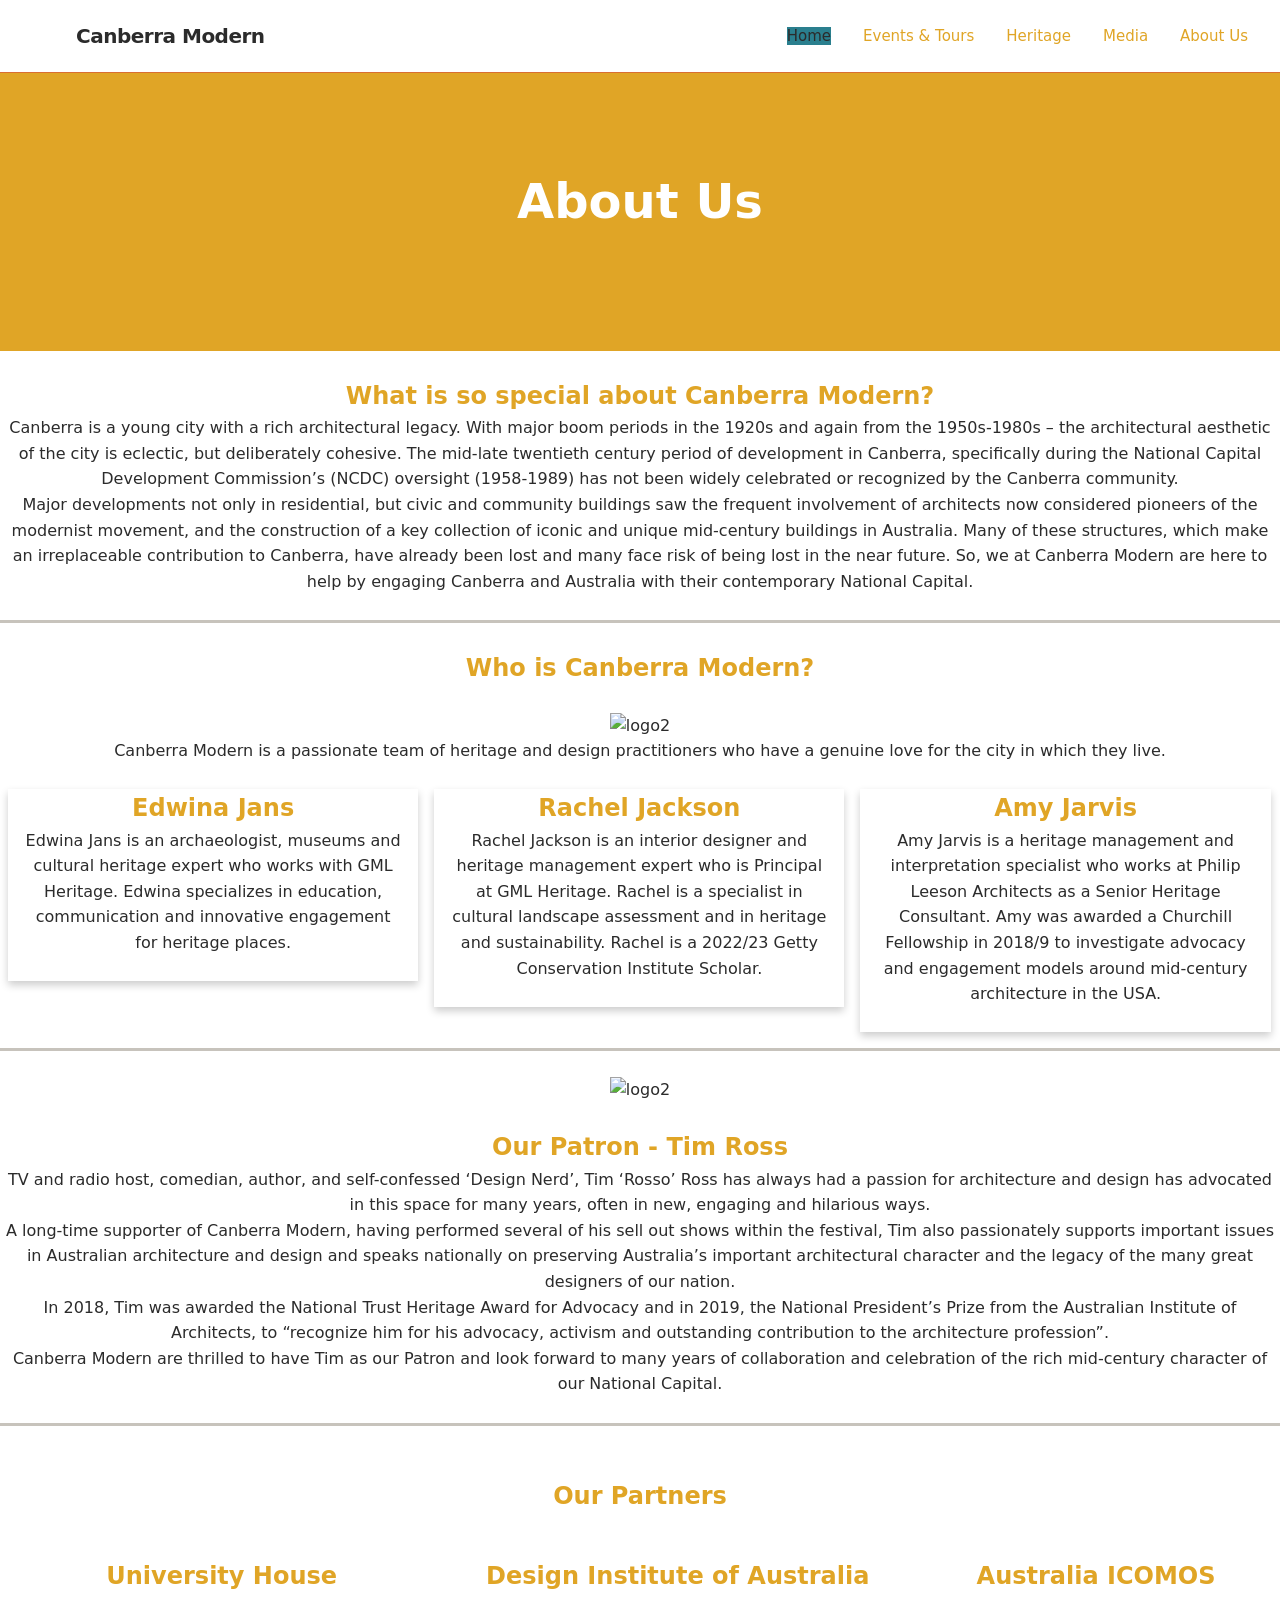
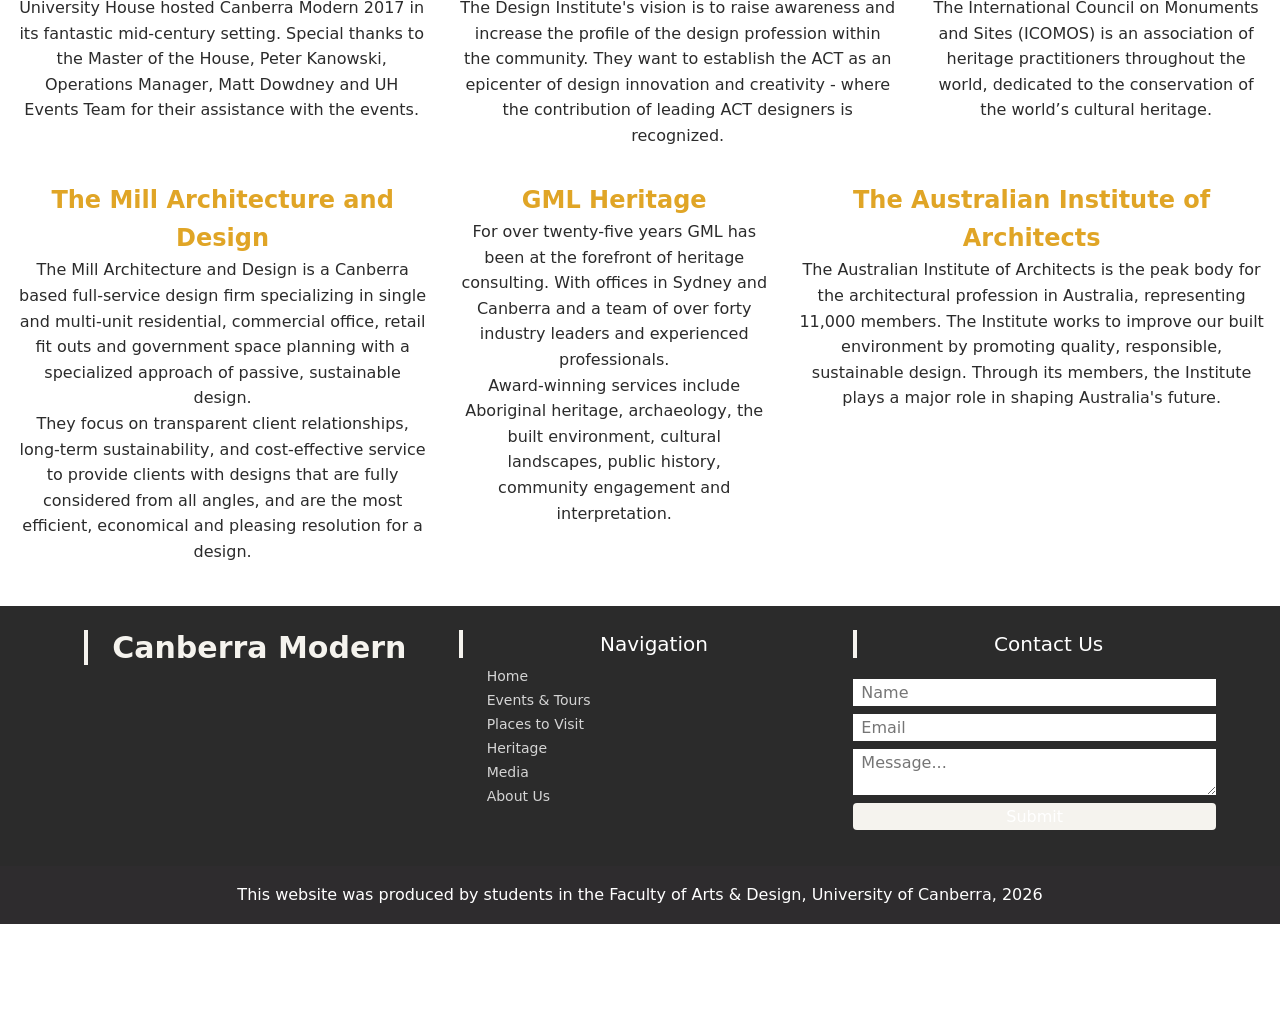
==== AboutUs.html @ e906f302 "Update AboutUs.html" ====
<!DOCTYPE html>
<html lang="en">

<head>
  <!-- Meta -->
  <meta charset="UTF-8">
  <meta
    name="viewport"
    content="width=device-width, initial-scale=1.0"
  >

  <meta
    name="description"
    content="Responsive website assessment project"
  >

  <title>Canberra ModernResponsive Website</title>

  <!-- CSS -->
  <link
    rel="stylesheet"
    href="assets/css/styles.css"
  >
<body>
</body>
<nav class="navbar" id="navbar">
  <div class="nav-container">
    <a href="#" class="nav-logo">
      <svg class="logo-icon" viewBox="0 0 24 24" 

           
      </svg>
      <span class="logo-text">Canberra Modern</span>
    </a>

    <button class="hamburger" id="hamburger" aria-label="Toggle menu">
      <span class="hamburger-line"></span>
      <span class="hamburger-line"></span>
      <span class="hamburger-line"></span>
    </button>

    <div class="nav-menu" id="navMenu">
      <ul class="nav-list">
        <li class="nav-item">
          <a href="index.html" class="nav-link active">Home</a>
        </li>
        <li class="nav-item">
          <a href="Events.html" class="nav-link">Events & Tours</a>
        </li>
        <li class="nav-item">
          <a href="Heritage.html" class="nav-link">Heritage</a>
        </li>
        <li class="nav-item">
          <a href="Media.html" class="nav-link">Media</a>
        </li>
        <li class="nav-item">
          <a href="#" class="nav-link">About Us</a>
        </li>
      </ul>

    </div>
  </div>
  </div>
</nav>
</main>
<br>
<br>

<body>
  <header>
    <h1>About Us</h1>
  </header>
  </div>
</body>



<body2>
  <br>
  <h2>What is so special about Canberra Modern?</h2>
  <p>Canberra is a young city with a rich architectural legacy. With major boom periods in the 1920s and again from the 1950s-1980s – the architectural aesthetic of the city is eclectic, but deliberately cohesive.  The mid-late twentieth century period of development in Canberra, specifically during the National Capital Development Commission’s (NCDC) oversight (1958-1989) has not been widely celebrated or recognized by the Canberra community.<br>Major developments not only in residential, but civic and community buildings saw the frequent involvement of architects now considered pioneers of the modernist movement, and the construction of a key collection of iconic and unique mid-century buildings in Australia.  Many of these structures, which make an irreplaceable contribution to Canberra, have already been lost and many face risk of being lost in the near future.  So, we at Canberra Modern are here to help by engaging Canberra and Australia with their contemporary National Capital. 

  </p>
  <br>


<body>
<hr class="solid">
</body>
  

  <body2>
  <br>
  <h2>Who is Canberra Modern?</h2>
<body>
  <br>
  <img src="img_logo2.jpg" alt="logo2" class="responsive" width="300" height="200">

</body>
  <p>Canberra Modern is a passionate team of heritage and design practitioners who have a genuine love for the city in which they live.</p>
  <br>
  
    
   
</style>
</head5>
<body>

<div class="row">
  <div class="column">
    <div class="card">
      <div class="container">
        <h2>Edwina Jans</h2>
        <p>Edwina Jans is an archaeologist, museums and cultural heritage expert who works with GML Heritage. Edwina specializes in education, communication and innovative engagement for heritage places.  </p><br>
      </div>
    </div>
  </div>


    <div class="column">
    <div class="card">
      <div class="container">
        <h2>Rachel Jackson</h2>
        <p>Rachel Jackson is an interior designer and heritage management expert who is Principal at GML Heritage. Rachel is a specialist in cultural landscape assessment and in heritage and sustainability. Rachel is a 2022/23 Getty Conservation Institute Scholar.</p><br>
      </div>
    </div>
  </div>
  
  <div class="column">
    <div class="card">
      <div class="container">
        <h2>Amy Jarvis</h2>
        <p>Amy Jarvis is a heritage management and interpretation specialist who works at Philip Leeson Architects as a Senior Heritage Consultant. Amy was awarded a Churchill Fellowship in 2018/9 to investigate advocacy and engagement models around mid-century architecture in the USA. </p><br>
      </div>
    </div>
  </div>
</div>


<body>
<hr class="solid">
</body>
  <br>
  
<div>  

 <img src="/img/logo2.png" alt="logo2" class="responsive" width="400" height="400">
  </div>
<body2>
    <h2>Our Patron - Tim Ross</h2>
  <p1>TV and radio host, comedian, author, and self-confessed ‘Design Nerd’, Tim ‘Rosso’ Ross has always had a passion for architecture and design has advocated in this space for many years, often in new, engaging and hilarious ways.<br>A long-time supporter of Canberra Modern, having performed several of his sell out shows within the festival, Tim also passionately supports important issues in Australian architecture and design and speaks nationally on preserving Australia’s important architectural character and the legacy of the many great designers of our nation.<br>In 2018, Tim was awarded the National Trust Heritage Award for Advocacy and in 2019, the National President’s Prize from the Australian Institute of Architects, to “recognize him for his advocacy, activism and outstanding contribution to the architecture profession”.<br>Canberra Modern are thrilled to have Tim as our Patron and look forward to many years of collaboration and celebration of the rich mid-century character of our National Capital.</p1>
  <br>
<div>   
<div>  
  
  <body2>
<hr class="solid">
</body2>
  <br>
  </style>

  </head8>
<body2>
<h2>Our Partners</h2><br>
<div class="col-container">
  <div class="col">
    <h2>University House</h2>
    <p1>University House hosted Canberra Modern 2017 in its fantastic mid-century setting. Special thanks to the Master of the House, Peter Kanowski, Operations Manager, Matt Dowdney and UH Events Team for their assistance with the events.  </p1>
  </div>

  <div class="col">
    <h2>Design Institute of Australia</h2>
    <p>The Design Institute's vision is to raise awareness and increase the profile of the design profession within the community. They want to establish the ACT as an epicenter of design innovation and creativity - where the contribution of leading ACT designers is recognized. </p>
  </div>

  <div class="col">
    <h2>Australia ICOMOS</h2>
    <p>The International Council on Monuments and Sites (ICOMOS) is an association of heritage practitioners throughout the world, dedicated to the conservation of the world’s cultural heritage.</p>
  </div>
</div>

<div class="col-container">
  <div class="col">
    <h2>The Mill Architecture and Design</h2>
    <p>The Mill Architecture and Design is a Canberra based full-service design firm specializing in single and multi-unit residential, commercial office, retail fit outs and government space planning with a specialized approach of passive, sustainable design.<br>They focus on transparent client relationships, long-term sustainability, and cost-effective service to provide clients with designs that are fully considered from all angles, and are the most efficient, economical and pleasing resolution for a design. </p>
  </div>

  <div class="col">
    <h2>GML Heritage</h2>
    <p>For over twenty-five years GML has been at the forefront of heritage consulting. With offices in Sydney and Canberra and a team of over forty industry leaders and experienced professionals.<br>Award-winning services include Aboriginal heritage, archaeology, the built environment, cultural landscapes, public history, community engagement and interpretation. </p>
  </div>

  <div class="col">
    <h2>The Australian Institute of Architects</h2>
    <p>The Australian Institute of Architects is the peak body for the architectural profession in Australia, representing 11,000 members. The Institute works to improve our built environment by promoting quality, responsible, sustainable design. Through its members, the Institute plays a major role in shaping Australia's future.</p>
  </div>
</div>
<br>

    
  <!-- =========================
       FOOTER
  ========================== -->

  <body>
    <footer>
        <div class="f-item-con">
            <div class="app-info">
                <span class='app-name'>
                    <span class='app-initial'>Canberra Modern

            </div>
            <div class="navigation">
                <div class="footer-title">Navigation</div>
                <ul>
                    <li>Home</li>
                    <li>Events & Tours</li>
                    <li>Places to Visit</li>
                    <li>Heritage</li>
                    <li>Media</li>
                    <li>About Us</li>
             
                </ul>
            </div>
            <div class="g-i-t">
                <div class="footer-title">Contact Us</div>
                <form action="/" method="post" class="space-y-2">
                    <input type="text" name="g-name" class="g-inp" id="g-name" placeholder='Name' />
                    <input type="email" name="g-email" class="g-inp" id="g-email" placeholder='Email' />
                    <textarea type="text" name="g-msg" class="g-inp h-40 resize-none" id="g-msg"
                        placeholder='Message...'></textarea>
                    <button type="submit" class='f-btn'>Submit</button>
                </form>
            </div>
        </div>
        <div class='cr-con'>This website was produced by students in the Faculty of Arts & Design, University of Canberra, 2026</div>
    </footer>


</body>
</html>
---- assets/css/styles.css ----
* {
  margin: 0;
  padding: 0;
  box-sizing: border-box;
}

:root {
  --text-primary: #2b2b2b;
  --text-secondary: #e0a526;
  --background: #ffffff;
  --border-color: #d96e32;
  --nav-height: 72px;
}

body {
  font-family: -apple-system, BlinkMacSystemFont, 'Segoe UI', 'Roboto', sans-serif;
  background: var(--background);
  color: var(--text-primary);
  line-height: 1.6;
}

.navbar {
  position: fixed;
  top: 0;
  left: 0;
  right: 0;
  background: var(--background);
  border-bottom: 1px solid var(--border-color);
  z-index: 1000;
  transition: all 0.3s ease;
}

.navbar.scrolled {
  box-shadow: 0 2px 8px rgba(0, 0, 0, 0.08);
}

.nav-container {
  max-width: 1400px;
  margin: 0 auto;
  padding: 0 clamp(16px, 4vw, 32px);
  height: var(--nav-height);
  display: flex;
  align-items: center;
  justify-content: space-between;
}

.nav-logo {
  display: flex;
  align-items: center;
  gap: 12px;
  text-decoration: none;
  color: var(--text-primary);
  font-weight: 700;
  font-size: 20px;
  z-index: 1001;
}

.logo-icon {
  width: 32px;
  height: 32px;
  stroke-width: 2;
}

.logo-text {
  letter-spacing: -0.5px;
}

.hamburger {
  display: none;
  flex-direction: column;
  justify-content: space-between;
  width: 28px;
  height: 20px;
  background: transparent;
  border: none;
  cursor: pointer;
  padding: 0;
  z-index: 1001;
  transition: all 0.3s ease;
}

.hamburger-line {
  width: 100%;
  height: 2px;
  background: var(--text-primary);
  border-radius: 2px;
  transition: all 0.3s ease;
}

.hamburger.active .hamburger-line:nth-child(1) {
  transform: translateY(9px) rotate(45deg);
}

.hamburger.active .hamburger-line:nth-child(2) {
  opacity: 0;
}

.hamburger.active .hamburger-line:nth-child(3) {
  transform: translateY(-9px) rotate(-45deg);
}

.nav-menu {
  display: flex;
  align-items: center;
  gap: clamp(24px, 4vw, 48px);
}

.nav-list {
  display: flex;
  align-items: center;
  gap: clamp(16px, 3vw, 32px);
  list-style: none;
}

.nav-link {
  text-decoration: none;
  color: var(--text-secondary);
  font-size: 15px;
  font-weight: 500;
  transition: color 0.2s ease;
  position: relative;
}

.nav-link::after {
  content: '';
  position: absolute;
  bottom: -8px;
  left: 0;
  width: 0;
  height: 2px;
  background: var(--accent-color);
  transition: width 0.3s ease;
}

.nav-link:hover,
.nav-link.active {
  color: var(--text-primary);
}

.nav-link:hover::after,
.nav-link.active::after {
  width: 100%;
}

.nav-actions {
  display: flex;
  align-items: center;
  gap: 12px;
}

.nav-btn {
  padding: 10px 20px;
  border-radius: 8px;
  font-size: 14px;
  font-weight: 600;
  text-decoration: none;
  transition: all 0.2s ease;
  white-space: nowrap;
  display: inline-block;
}

.nav-btn.secondary {
  color: var(--text-primary);
  background: transparent;
  border: 1px solid var(--border-color);
}

.nav-btn.secondary:hover {
  background: var(--background);
}

.nav-btn.primary {
  color: #ffffff;
  background: var(--accent-color);
  border: 1px solid var(--accent-color);
}

.nav-btn.primary:hover {
  background: #1d4ed8;
  border-color: #1d4ed8;
  transform: translateY(-1px);
  box-shadow: 0 4px 12px rgba(37, 99, 235, 0.25);
}


@media (max-width: 768px) {
  .hamburger {
    display: flex;
  }

  .nav-menu {
    position: fixed;
    top: 0;
    right: -100%;
    width: min(320px, 85vw);
    height: 100vh;
    background: var(--background);
    flex-direction: column;
    justify-content: flex-start;
    align-items: stretch;
    padding: 100px 32px 32px;
    gap: 32px;
    box-shadow: -4px 0 20px rgba(0, 0, 0, 0.1);
    transition: right 0.4s cubic-bezier(0.4, 0, 0.2, 1);
  }

  .nav-menu.active {
    right: 0;
  }

  .nav-list {
    flex-direction: column;
    align-items: stretch;
    gap: 0;
  }

  .nav-item {
    border-bottom: 1px solid var(--border-color);
  }

  .nav-link {
    display: block;
    padding: 16px 0;
    font-size: 16px;
  }

  .nav-link::after {
    display: none;
  }

  .nav-actions {
    flex-direction: column;
    width: 100%;
  }

  .nav-btn {
    width: 100%;
    text-align: center;
    padding: 14px 20px;
  }
}

@media (min-width: 769px) and (max-width: 1024px) {
  .nav-list {
    gap: 20px;
  }
}

body {
	text-align: center;
	font-family: 'Fira Sans', sans-serif;
}


body2 {
	text-align: center;
	font-family: 'Fira Sans', sans-serif;
  padding: 50px;
}

header {
  background: #e0a526;
  height: 300px;
  width: 100%;
  position: relative;
  top: 0;
  left: 0;
  z-index: 1;
}

header h1 {
  position: relative;
  top: 50%;
  transform: translateY(-50%);
}

h1 {

  color: #fff;
  font-size: 3em;
  font-weight: 600;
  margin: 0;
}

* {
  box-sizing: border-box;
}

.col-container {
  display: table;
  width: 100%;
}
.col {
  display: table-cell;
  padding: 16px;
}

@media only screen and (max-width: 600px) {
  .col {
    display: block;
    width: 100%;
  }
}

h2 {
  color: #e0a526;
  font-size: 1.5em;
  font-weight: 600;
  margin: 0;
}

html {
  box-sizing: border-box;
}

*, *:before, *:after {
  box-sizing: inherit;
}

.column {
  float: left;
  width: 33.3%;
  margin-bottom: 16px;
  padding: 0 8px;
}

@media screen and (max-width: 650px) {
  .column {
    width: 100%;
    display: block;
  }
}

.card {
  box-shadow: 0 4px 8px 0 rgba(0, 0, 0, 0.2);
}

.container {
  padding: 0 16px;
}

.container::after, .row::after {
  content: "";
  clear: both;
  display: table;
}

.title {
  color: grey;
}

.button {
  border: none;
  outline: 0;
  display: inline-block;
  padding: 8px;
  color: white;
  background-color: #2a7f83;
  text-align: center;
  cursor: pointer;
  width: 100%;
}

.button:hover {
  background-color: #555;
}

hr.solid {
  border-top: 3px solid #c7c3bc;
}

hr.rounded {
  border-top: 8px solid #bbb;
  border-radius: 5px;
}

li::marker {
  color: #e0a526;
}

.responsive {
  width: 50%;
  max-width: 200px;
  height: auto;
}

.collapsible {
  background-color: #777;
  color: white;
  cursor: pointer;
  padding: 18px;
  width: 50%;
  border: none;
  text-align: center;
  outline: none;
  font-size: 15px;
}

.active, .collapsible:hover {
  background-color: #2a7f8e;
}

.content {
  padding: 0 18px;
  display: none;
  overflow: hidden;
  background-color: #f5f3ee;
}

* {
    margin: 0; padding: 0;
    border: 0; outline: 0;
    font-family: system-ui, -apple-system, BlinkMacSystemFont, 'Segoe UI', Roboto, Oxygen, Ubuntu, Cantarell, 'Open Sans', 'Helvetica Neue', sans-serif;
    list-style: none;
    text-decoration: none;
}
:root {
    --theme-col: #f5f3ee;
}
.space-y-2 > :not([hidden]) ~ :not([hidden]) {
    --tw-space-y-reverse: 0;
    margin-top: calc(0.5rem * calc(1 - var(--tw-space-y-reverse)));
    margin-bottom: calc(0.5rem * var(--tw-space-y-reverse));
}
footer {
    background-color: #2b2b2b;
}
.f-item-con {
    padding: 1.5rem 4rem;
    display: grid;
    grid-template-columns: repeat(3, minmax(0, 1fr));
    grid-gap: 2rem;
}
footer .app-name {
    color: white;
    border-left: 4px solid var(--theme-col);
    padding-left: 1.5rem;
    font-size: 1.875rem;
    line-height: 2.25rem;
    font-weight: 700;
}
.app-name .app-initial {
    color: var(--theme-col);
}
footer .app-info p {
    color: white;
    padding-left: 1.65rem;
}
footer .footer-title {
    font-size: 1.25rem;
    line-height: 1.75rem;
    color: white;
    border-left: 4px solid var(--theme-col);
    padding-left: 1.5rem;
    height: fit-content;
}
footer ul {
    padding-left: 1.75rem;
    color: white;
    font-size: 0.875rem;
    line-height: 1.25rem;
    margin-top: .5rem;
}
footer ul li {
    margin: .25rem 0;
    cursor: pointer;
    color: #d4d4d4;
    width: fit-content;
}
footer ul li:hover {
    color: white;
}
footer .help-sec {
    grid-column-start: 2;
}
footer .cr-con {
    background-color: #2e2c2e;
    color: white;
    padding: 1rem 4rem;
    text-align: center;
}
.g-i-t {
    display: grid;
    grid-column-start: 3;
    grid-row-start: 1;
    grid-row-end: 3;
}
.g-i-t form {
    display: flex;
    flex-direction: column;
    margin-top: 1rem;
    --tw-space-y-reverse: 0;
    margin-top: calc(0.5rem * calc(1 - var(--tw-space-y-reverse)));
    margin-bottom: calc(0.5rem * var(--tw-space-y-reverse));
}
form .g-inp {
    padding: .25rem .5rem;
    font-size: 16px;
}
.g-inp textarea {
    height: 150px;
}
.f-btn {
    padding: .25rem 1rem;
    background-color: var(--theme-col);
    border-radius: .25rem;
    font-size: 16px;
    color: white;
    font-weight: 500;
}

.container {
  padding: 0 16px;
}

.container::after, .row::after {
  content: "";
  clear: both;
  display: table;
}

.title {
  color: grey;
}

.button {
  border: none;
  outline: 0;
  display: inline-block;
  padding: 8px;
  color: white;
  background-color: #2a7f83;
  text-align: center;
  cursor: pointer;
  width: 100%;
}

.button:hover {
  background-color: #555;
}

hr.solid {
  border-top: 3px solid #c7c3bc;
}

hr.rounded {
  border-top: 8px solid #bbb;
  border-radius: 5px;
}

li::marker {
  color:#e0a526;
}





  



*{
    margin: 0; padding: 0;
    border: 0; outline: 0;
    font-family:system-ui, -apple-system, BlinkMacSystemFont, 'Segoe UI', Roboto, Oxygen, Ubuntu, Cantarell, 'Open Sans', 'Helvetica Neue', sans-serif;
    list-style: none;
    text-decoration: none;
}
:root{
    --theme-col: #f5f3ee;
}
.space-y-2 > :not([hidden]) ~ :not([hidden]) {
    --tw-space-y-reverse: 0;
    margin-top: calc(0.5rem * calc(1 - var(--tw-space-y-reverse)));
    margin-bottom: calc(0.5rem * var(--tw-space-y-reverse));
}
footer{
    background-color: #2b2b2b;
}
.f-item-con{
    padding: 1.5rem 4rem;
    display: grid;
    grid-template-columns: repeat(3, minmax(0, 1fr));
    grid-gap: 2rem;
  
}
footer .app-name{
    color: white;
    border-left: 4px solid var(--theme-col);
    padding-left: 1.5rem;
    font-size: 1.875rem;
    line-height: 2.25rem;
    font-weight: 700;
}
.app-name .app-initial{
    color: var(--theme-col);
}
footer .app-info p{
    color: white;
    padding-left: 1.65rem;
}

footer .footer-title{ 
    font-size: 1.25rem;
    line-height: 1.75rem;
    color: white;
    border-left: 4px solid var(--theme-col);
    padding-left: 1.5rem;
    height: fit-content;
}
footer ul{ 
    padding-left: 1.75rem;
    color: white;
    font-size: 0.875rem/* 14px */;
    line-height: 1.25rem;
    margin-top: .5rem;
}
footer ul li{ 
    margin: .25rem 0;
    cursor: pointer;
    color: #d4d4d4;
    width: fit-content;
}
footer ul li:hover{
    color: white;
}
footer .help-sec{
    grid-column-start: 2;
}
footer .cr-con{
    background-color: #2e2c2e;
    color: white;
    padding: 1rem 4rem;
    text-align: center;
}
.g-i-t{
    display: grid;
    grid-column-start: 3;
    grid-row-start: 1;
    grid-row-end: 3;
}
.g-i-t form{
    display: flex;
    flex-direction: column;
    margin-top: 1rem;
    --tw-space-y-reverse: 0;
    margin-top: calc(0.5rem * calc(1 - var(--tw-space-y-reverse)));
    margin-bottom: calc(0.5rem * var(--tw-space-y-reverse));
}
form .g-inp{
    padding: .25rem .5rem;
    font-size: 16px;
}
.g-inp textarea{
    height: 150px;
}
.f-btn{
    padding: .25rem 1rem;
    background-color: var(--theme-col);
    border-radius: .25rem;
    font-size: 16px;
    color: white;
    font-weight: 500;
}

.responsive {
    width: 50%;
    max-width: 200px;
    height: auto;
}

/* =========================
   Collapsible CSS
========================= */

.collapsible {
    background-color: #777;
    color: white;
    cursor: pointer;
    padding: 18px;
    width: 50%;
    border: none;
    text-align: center;
    outline: none;
    font-size: 15px;
}

.active, .collapsible:hover {
    background-color: #2a7f8e;
}

.content {
    padding: 0 18px;
    display: none;
    overflow: hidden;
    background-color: #f5f3ee;
}
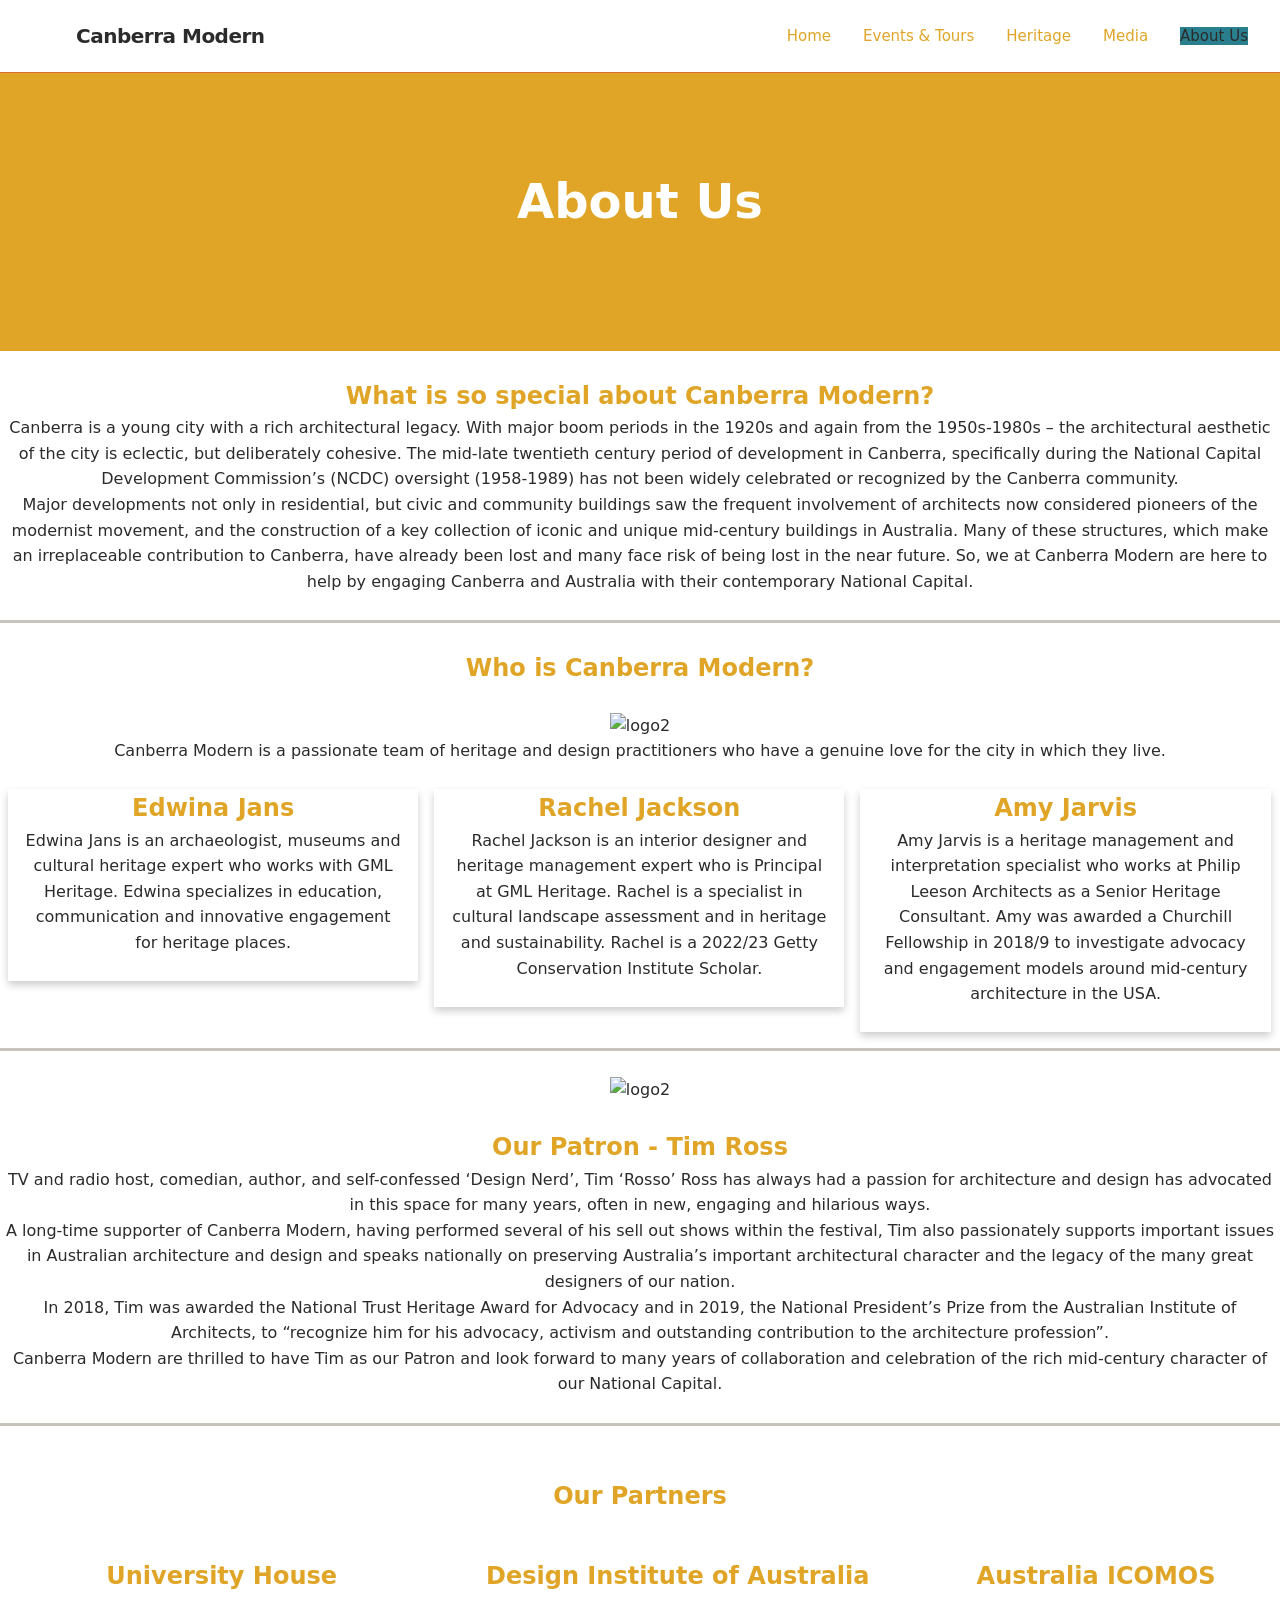
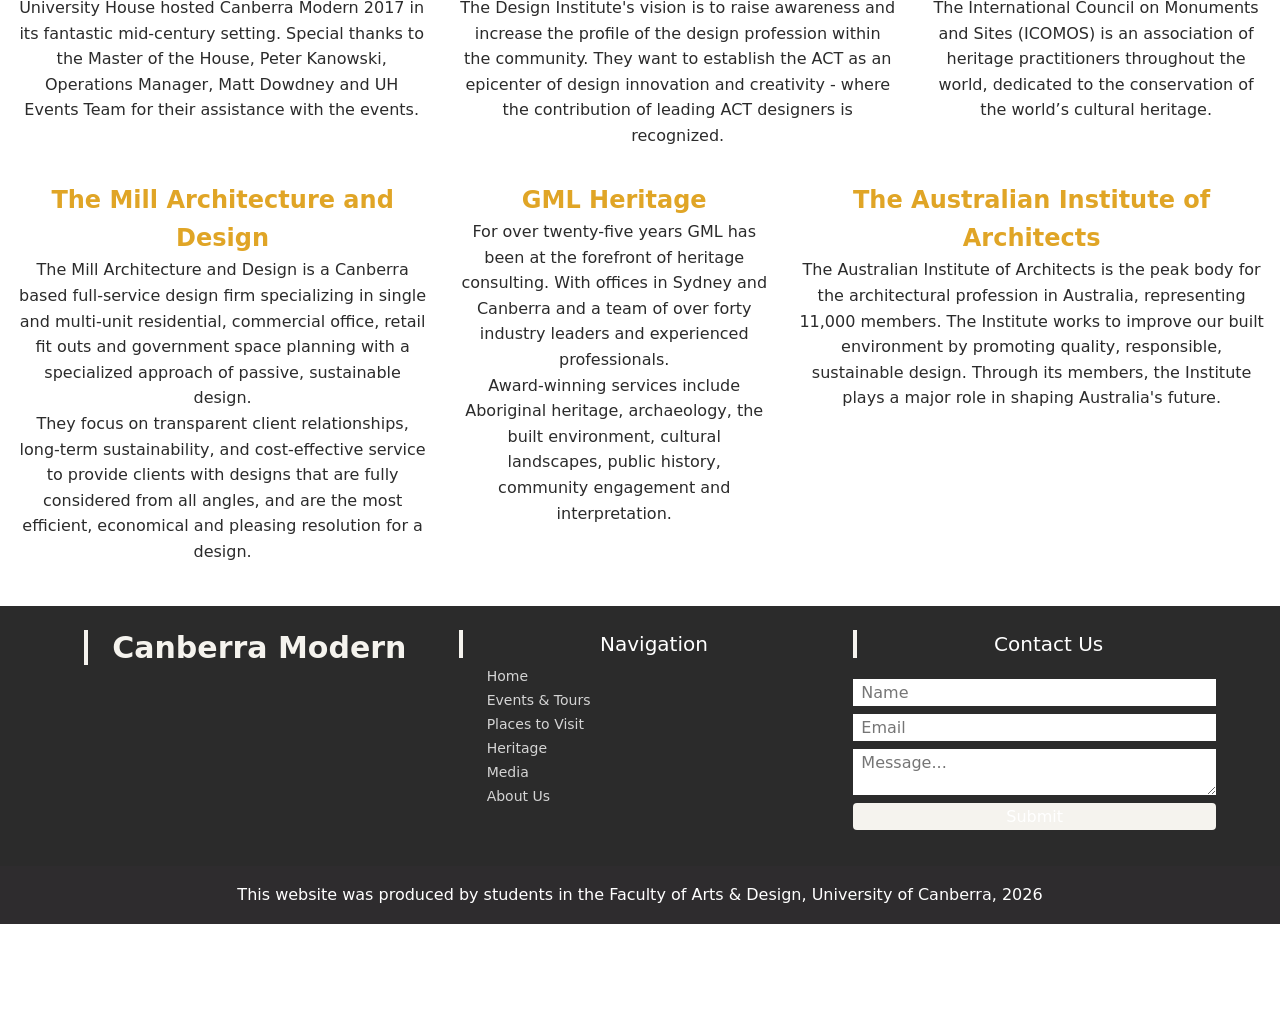
==== commit cbc4cb4f: "Update AboutUs.html" ====
--- a/AboutUs.html
+++ b/AboutUs.html
@@ -11,7 +11,7 @@
 
   <meta
     name="description"
-    content="Responsive website assessment project"
+    content="Responsive website assessment project."
   >
 
   <title>Canberra ModernResponsive Website</title>
@@ -20,6 +20,11 @@
   <link
     rel="stylesheet"
     href="assets/css/styles.css"
+        <script src="assets/css/javascript.js" defer></script>
+
+    <!-- =========================
+       HEADER
+  ========================== -->
   >
 <body>
 </body>
@@ -42,7 +47,7 @@
     <div class="nav-menu" id="navMenu">
       <ul class="nav-list">
         <li class="nav-item">
-          <a href="index.html" class="nav-link active">Home</a>
+          <a href="index.html" class="nav-link">Home</a>
         </li>
         <li class="nav-item">
           <a href="Events.html" class="nav-link">Events & Tours</a>
@@ -54,7 +59,7 @@
           <a href="Media.html" class="nav-link">Media</a>
         </li>
         <li class="nav-item">
-          <a href="#" class="nav-link">About Us</a>
+          <a href="#" class="nav-link active">About Us</a>
         </li>
       </ul>
 
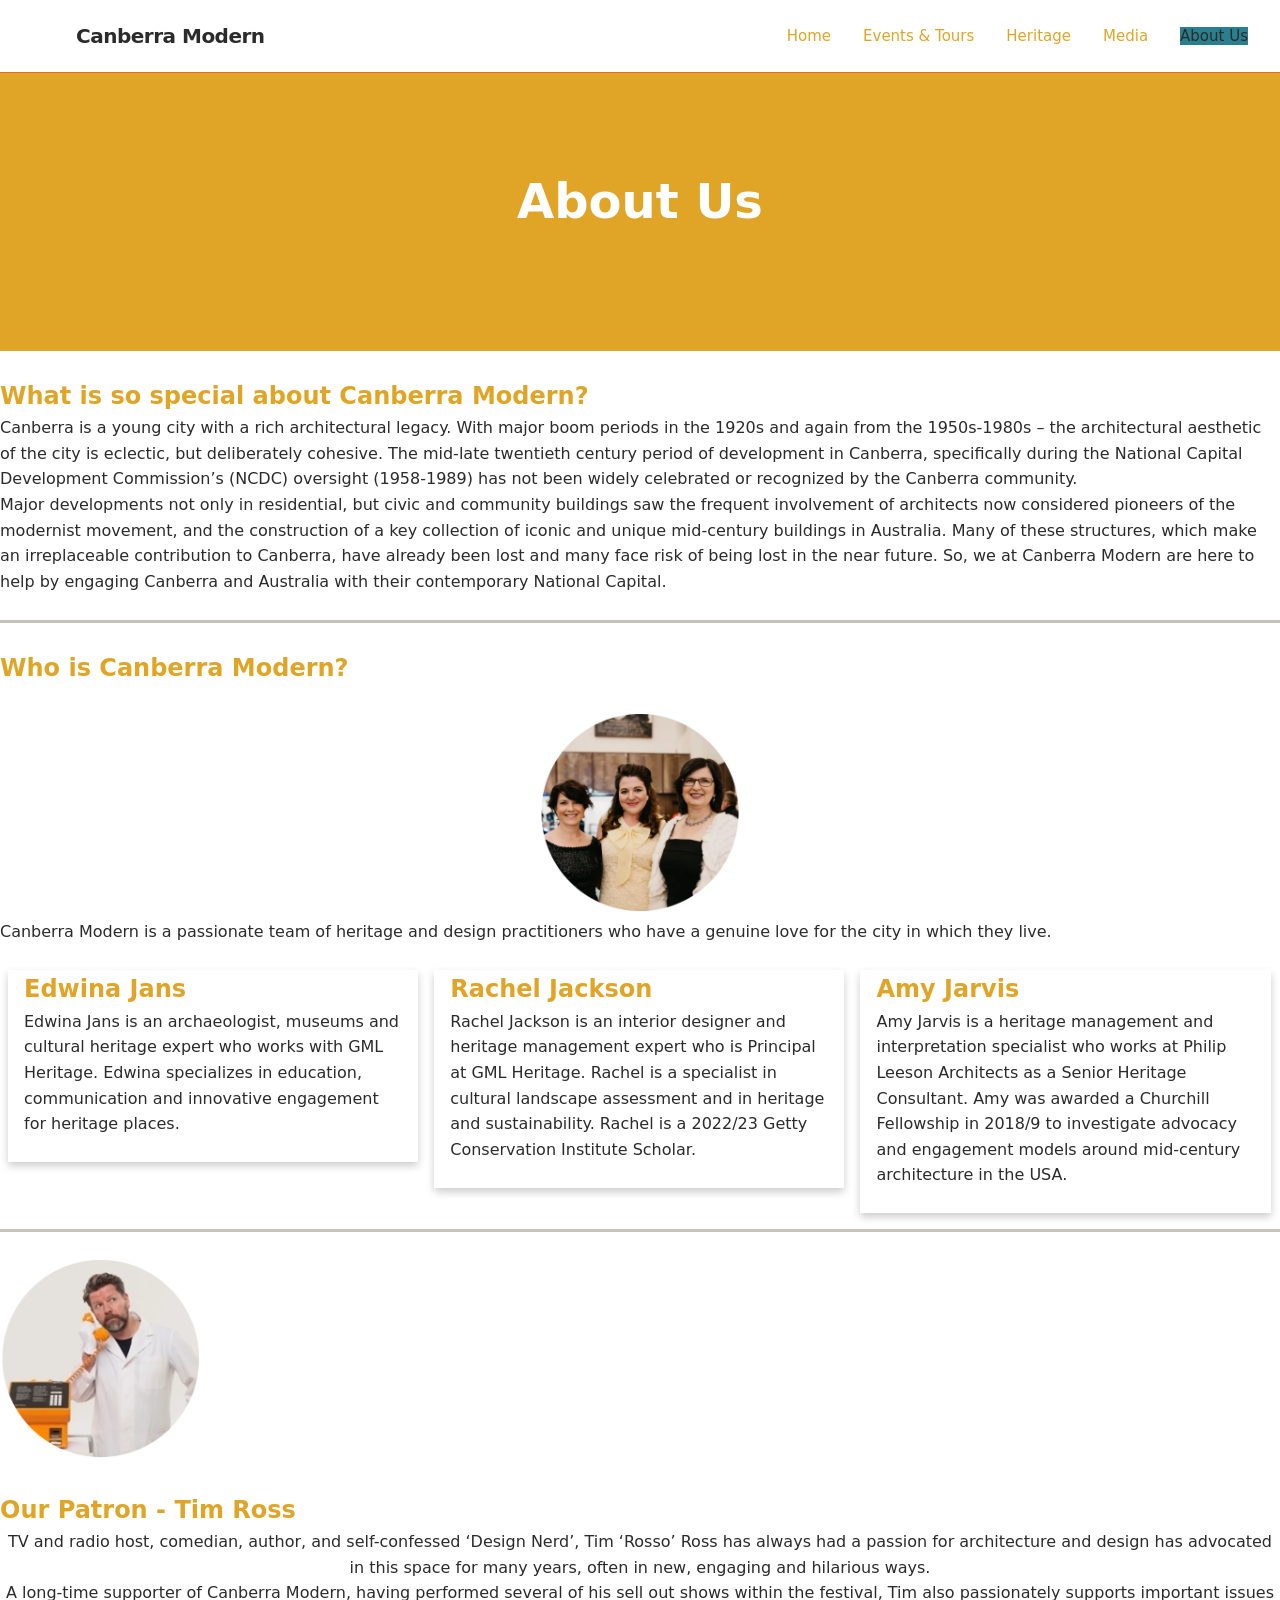
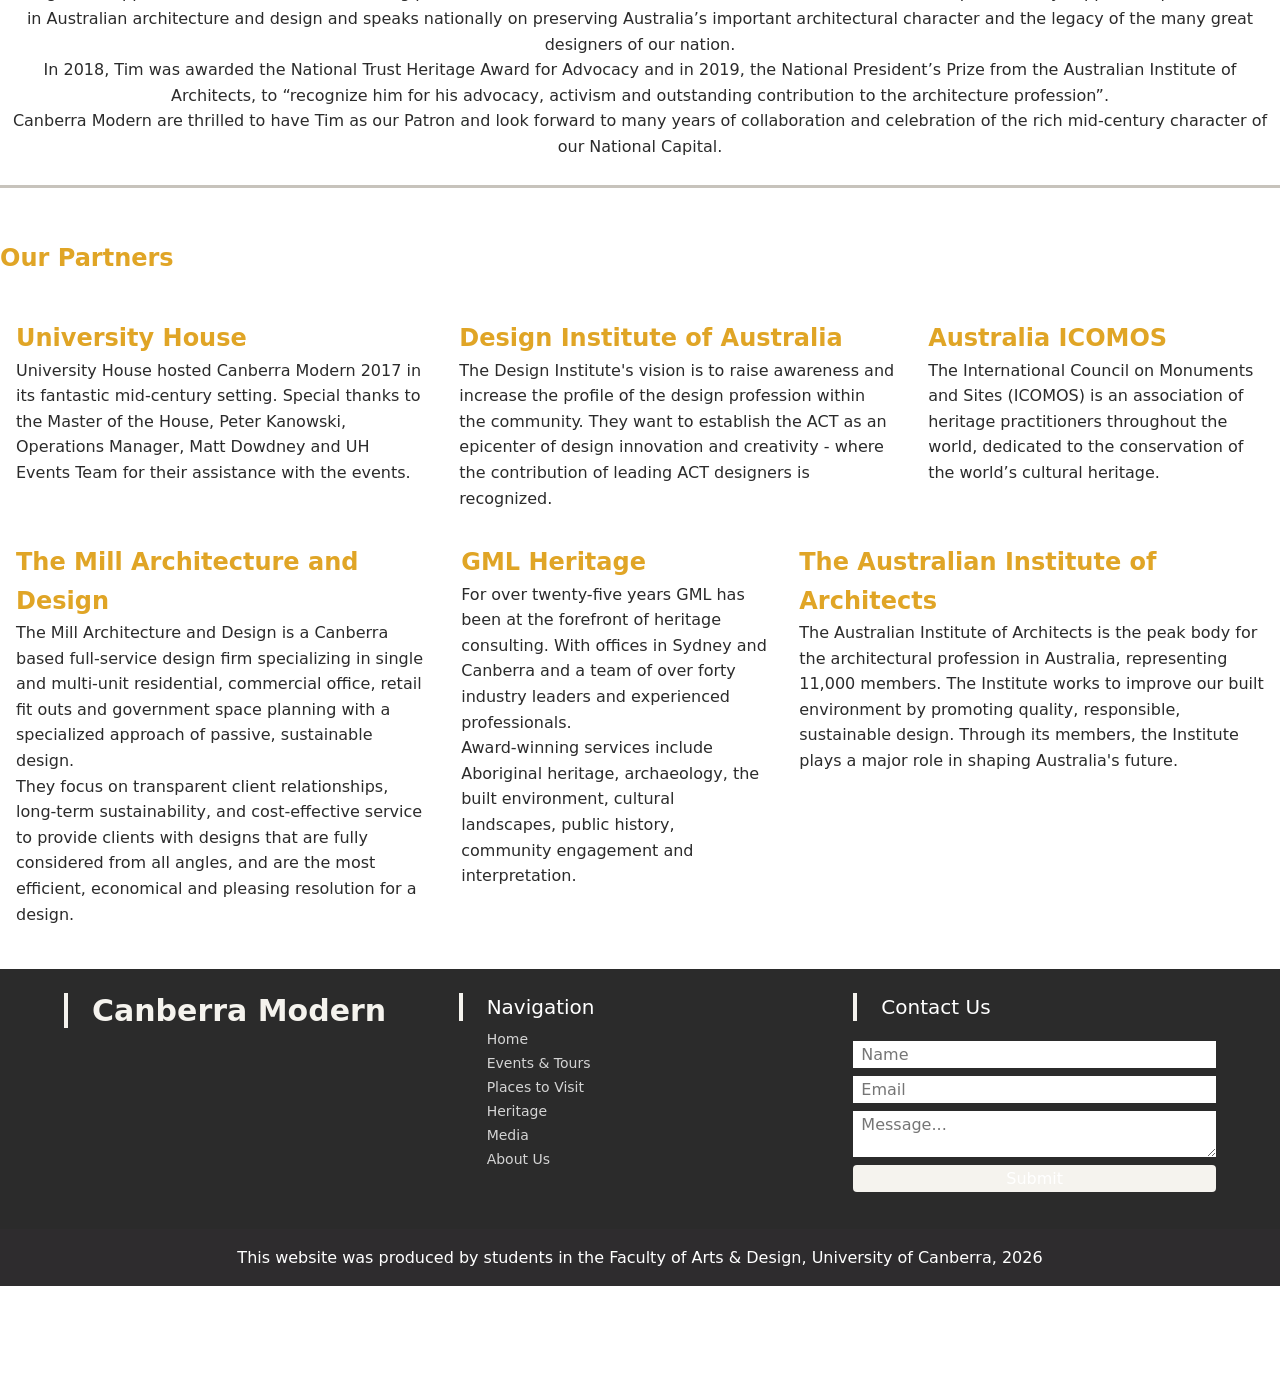
==== commit 8aa65cf8: "Update AboutUs.html" ====
--- a/AboutUs.html
+++ b/AboutUs.html
@@ -99,7 +99,7 @@
   <h2>Who is Canberra Modern?</h2>
 <body>
   <br>
-  <img src="img_logo2.jpg" alt="logo2" class="responsive" width="300" height="200">
+  <img src="assets/images/Team.png" alt="logo2" class="responsive" width="300" height="200">
 
 </body>
   <p>Canberra Modern is a passionate team of heritage and design practitioners who have a genuine love for the city in which they live.</p>
@@ -149,7 +149,7 @@
   
 <div>  
 
- <img src="/img/logo2.png" alt="logo2" class="responsive" width="400" height="400">
+ <img src="assets/images/TimRoss.png" alt="logo2" class="responsive" width="400" height="400">
   </div>
 <body2>
     <h2>Our Patron - Tim Ross</h2>
--- a/assets/css/styles.css
+++ b/assets/css/styles.css
@@ -253,7 +253,7 @@
 
 
 body2 {
-	text-align: center;
+	text-align: left;
 	font-family: 'Fira Sans', sans-serif;
   padding: 50px;
 }
@@ -333,6 +333,180 @@
 
 .card {
   box-shadow: 0 4px 8px 0 rgba(0, 0, 0, 0.2);
+}
+
+.container {
+  padding: 0 16px;
+}
+
+.container::after, .row::after {
+  content: "";
+  clear: both;
+  display: table;
+}
+
+.title {
+  color: grey;
+}
+
+.button {
+  border: none;
+  outline: 0;
+  display: inline-block;
+  padding: 8px;
+  color: white;
+  background-color: white;
+  text-align: center;
+  cursor: pointer;
+  width: 100%;
+}
+
+.button:hover {
+  background-color: #555;
+}
+
+hr.solid {
+  border-top: 3px solid #c7c3bc;
+}
+
+hr.rounded {
+  border-top: 8px solid #bbb;
+  border-radius: 5px;
+}
+
+li::marker {
+  color: #e0a526;
+}
+
+.responsive {
+  width: 50%;
+  max-width: 200px;
+  height: auto;
+}
+
+.collapsible {
+  background-color: #777;
+  color: white;
+  cursor: pointer;
+  padding: 18px;
+  width: 50%;
+  border: none;
+  text-align: center;
+  outline: none;
+  font-size: 15px;
+}
+
+.active, .collapsible:hover {
+  background-color: #2a7f8e;
+}
+
+.content {
+  padding: 0 18px;
+  display: none;
+  overflow: hidden;
+  background-color: #f5f3ee;
+}
+
+* {
+    margin: 0; padding: 0;
+    border: 0; outline: 0;
+    font-family: system-ui, -apple-system, BlinkMacSystemFont, 'Segoe UI', Roboto, Oxygen, Ubuntu, Cantarell, 'Open Sans', 'Helvetica Neue', sans-serif;
+    list-style: none;
+    text-decoration: none;
+}
+:root {
+    --theme-col: #f5f3ee;
+}
+.space-y-2 > :not([hidden]) ~ :not([hidden]) {
+    --tw-space-y-reverse: 0;
+    margin-top: calc(0.5rem * calc(1 - var(--tw-space-y-reverse)));
+    margin-bottom: calc(0.5rem * var(--tw-space-y-reverse));
+}
+footer {
+    background-color: #2b2b2b;
+}
+.f-item-con {
+    padding: 1.5rem 4rem;
+    display: grid;
+    grid-template-columns: repeat(3, minmax(0, 1fr));
+    grid-gap: 2rem;
+}
+footer .app-name {
+    color: white;
+    border-left: 4px solid var(--theme-col);
+    padding-left: 1.5rem;
+    font-size: 1.875rem;
+    line-height: 2.25rem;
+    font-weight: 700;
+}
+.app-name .app-initial {
+    color: var(--theme-col);
+}
+footer .app-info p {
+    color: white;
+    padding-left: 1.65rem;
+}
+footer .footer-title {
+    font-size: 1.25rem;
+    line-height: 1.75rem;
+    color: white;
+    border-left: 4px solid var(--theme-col);
+    padding-left: 1.5rem;
+    height: fit-content;
+}
+footer ul {
+    padding-left: 1.75rem;
+    color: white;
+    font-size: 0.875rem;
+    line-height: 1.25rem;
+    margin-top: .5rem;
+}
+footer ul li {
+    margin: .25rem 0;
+    cursor: pointer;
+    color: #d4d4d4;
+    width: fit-content;
+}
+footer ul li:hover {
+    color: white;
+}
+footer .help-sec {
+    grid-column-start: 2;
+}
+footer .cr-con {
+    background-color: #2e2c2e;
+    color: white;
+    padding: 1rem 4rem;
+    text-align: center;
+}
+.g-i-t {
+    display: grid;
+    grid-column-start: 3;
+    grid-row-start: 1;
+    grid-row-end: 3;
+}
+.g-i-t form {
+    display: flex;
+    flex-direction: column;
+    margin-top: 1rem;
+    --tw-space-y-reverse: 0;
+    margin-top: calc(0.5rem * calc(1 - var(--tw-space-y-reverse)));
+    margin-bottom: calc(0.5rem * var(--tw-space-y-reverse));
+}
+form .g-inp {
+    padding: .25rem .5rem;
+    font-size: 16px;
+}
+.g-inp textarea {
+    height: 150px;
+}
+.f-btn {
+    padding: .25rem 1rem;
+    background-color: var(--theme-col);
+    border-radius: .25rem;
+    font-size: 16px;
+    color: white;
+    font-weight: 500;
 }
 
 .container {
@@ -375,180 +549,6 @@
 }
 
 li::marker {
-  color: #e0a526;
-}
-
-.responsive {
-  width: 50%;
-  max-width: 200px;
-  height: auto;
-}
-
-.collapsible {
-  background-color: #777;
-  color: white;
-  cursor: pointer;
-  padding: 18px;
-  width: 50%;
-  border: none;
-  text-align: center;
-  outline: none;
-  font-size: 15px;
-}
-
-.active, .collapsible:hover {
-  background-color: #2a7f8e;
-}
-
-.content {
-  padding: 0 18px;
-  display: none;
-  overflow: hidden;
-  background-color: #f5f3ee;
-}
-
-* {
-    margin: 0; padding: 0;
-    border: 0; outline: 0;
-    font-family: system-ui, -apple-system, BlinkMacSystemFont, 'Segoe UI', Roboto, Oxygen, Ubuntu, Cantarell, 'Open Sans', 'Helvetica Neue', sans-serif;
-    list-style: none;
-    text-decoration: none;
-}
-:root {
-    --theme-col: #f5f3ee;
-}
-.space-y-2 > :not([hidden]) ~ :not([hidden]) {
-    --tw-space-y-reverse: 0;
-    margin-top: calc(0.5rem * calc(1 - var(--tw-space-y-reverse)));
-    margin-bottom: calc(0.5rem * var(--tw-space-y-reverse));
-}
-footer {
-    background-color: #2b2b2b;
-}
-.f-item-con {
-    padding: 1.5rem 4rem;
-    display: grid;
-    grid-template-columns: repeat(3, minmax(0, 1fr));
-    grid-gap: 2rem;
-}
-footer .app-name {
-    color: white;
-    border-left: 4px solid var(--theme-col);
-    padding-left: 1.5rem;
-    font-size: 1.875rem;
-    line-height: 2.25rem;
-    font-weight: 700;
-}
-.app-name .app-initial {
-    color: var(--theme-col);
-}
-footer .app-info p {
-    color: white;
-    padding-left: 1.65rem;
-}
-footer .footer-title {
-    font-size: 1.25rem;
-    line-height: 1.75rem;
-    color: white;
-    border-left: 4px solid var(--theme-col);
-    padding-left: 1.5rem;
-    height: fit-content;
-}
-footer ul {
-    padding-left: 1.75rem;
-    color: white;
-    font-size: 0.875rem;
-    line-height: 1.25rem;
-    margin-top: .5rem;
-}
-footer ul li {
-    margin: .25rem 0;
-    cursor: pointer;
-    color: #d4d4d4;
-    width: fit-content;
-}
-footer ul li:hover {
-    color: white;
-}
-footer .help-sec {
-    grid-column-start: 2;
-}
-footer .cr-con {
-    background-color: #2e2c2e;
-    color: white;
-    padding: 1rem 4rem;
-    text-align: center;
-}
-.g-i-t {
-    display: grid;
-    grid-column-start: 3;
-    grid-row-start: 1;
-    grid-row-end: 3;
-}
-.g-i-t form {
-    display: flex;
-    flex-direction: column;
-    margin-top: 1rem;
-    --tw-space-y-reverse: 0;
-    margin-top: calc(0.5rem * calc(1 - var(--tw-space-y-reverse)));
-    margin-bottom: calc(0.5rem * var(--tw-space-y-reverse));
-}
-form .g-inp {
-    padding: .25rem .5rem;
-    font-size: 16px;
-}
-.g-inp textarea {
-    height: 150px;
-}
-.f-btn {
-    padding: .25rem 1rem;
-    background-color: var(--theme-col);
-    border-radius: .25rem;
-    font-size: 16px;
-    color: white;
-    font-weight: 500;
-}
-
-.container {
-  padding: 0 16px;
-}
-
-.container::after, .row::after {
-  content: "";
-  clear: both;
-  display: table;
-}
-
-.title {
-  color: grey;
-}
-
-.button {
-  border: none;
-  outline: 0;
-  display: inline-block;
-  padding: 8px;
-  color: white;
-  background-color: #2a7f83;
-  text-align: center;
-  cursor: pointer;
-  width: 100%;
-}
-
-.button:hover {
-  background-color: #555;
-}
-
-hr.solid {
-  border-top: 3px solid #c7c3bc;
-}
-
-hr.rounded {
-  border-top: 8px solid #bbb;
-  border-radius: 5px;
-}
-
-li::marker {
   color:#e0a526;
 }
 
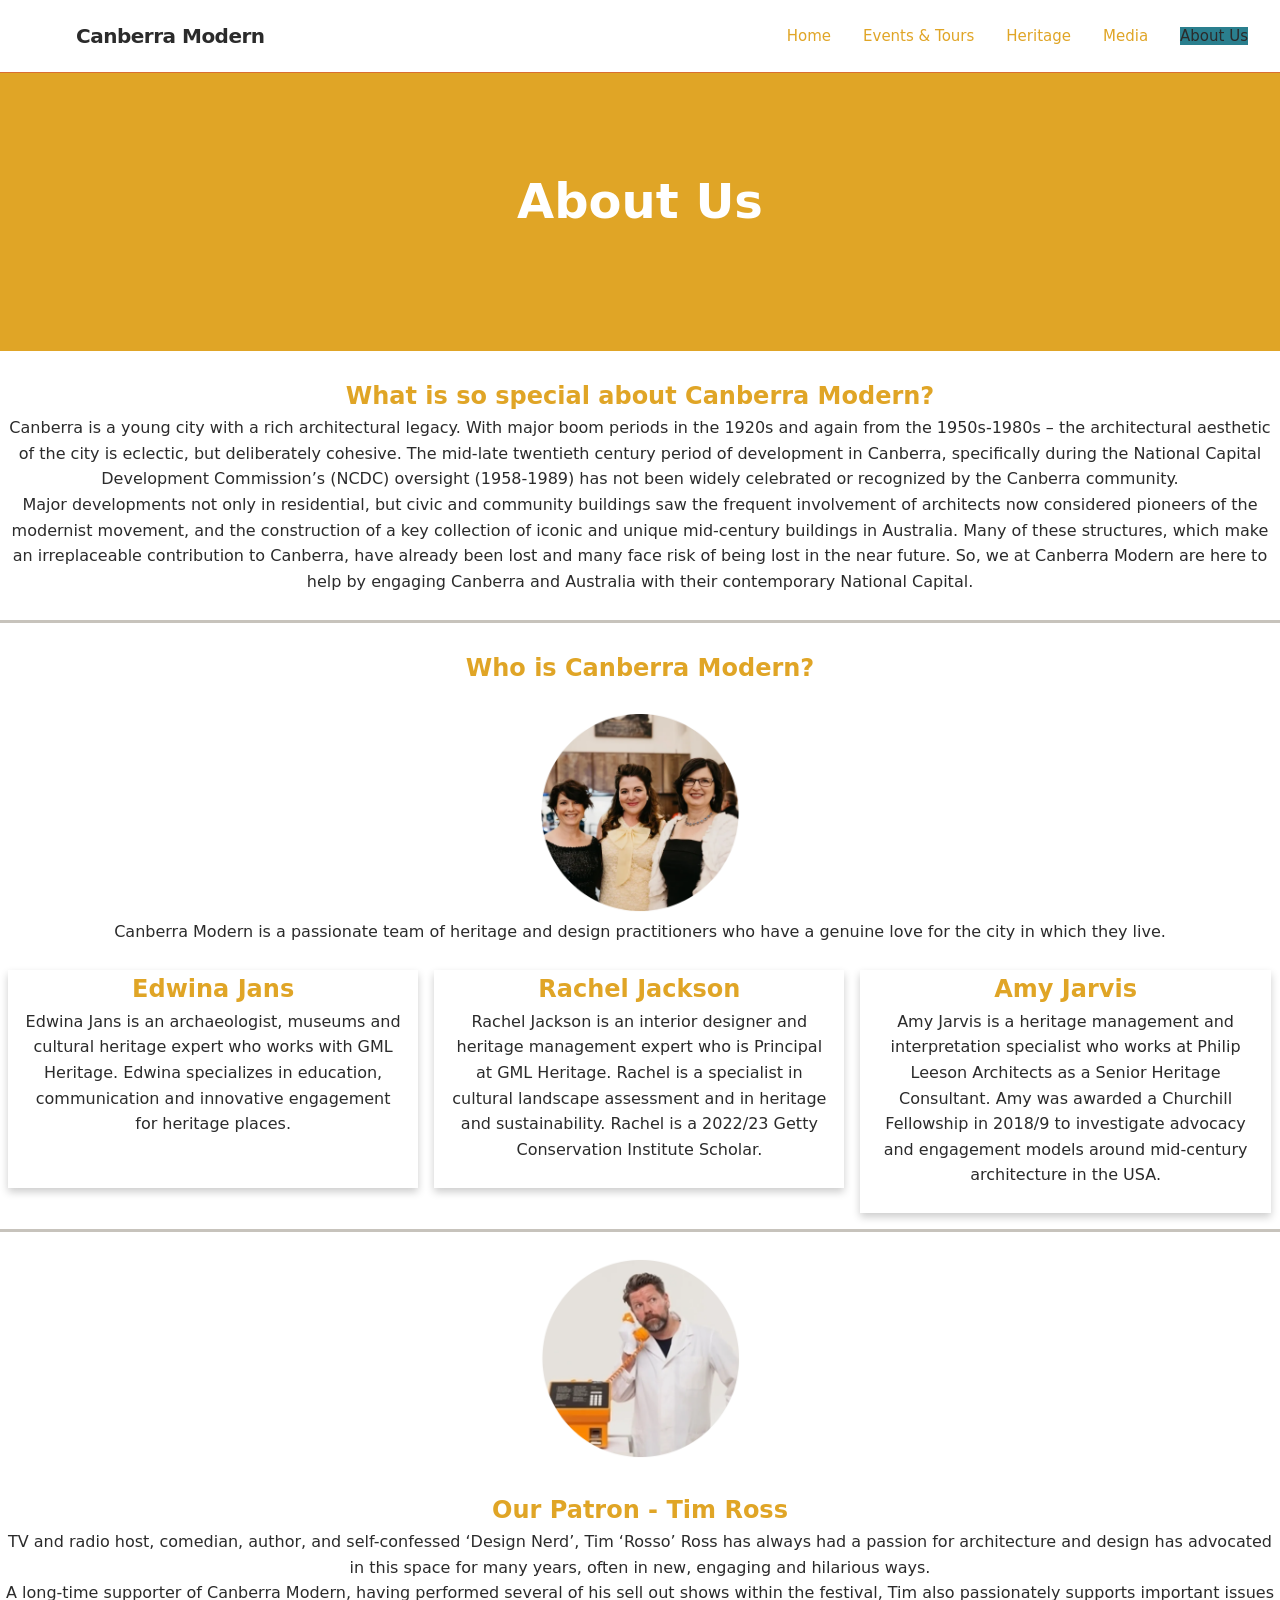
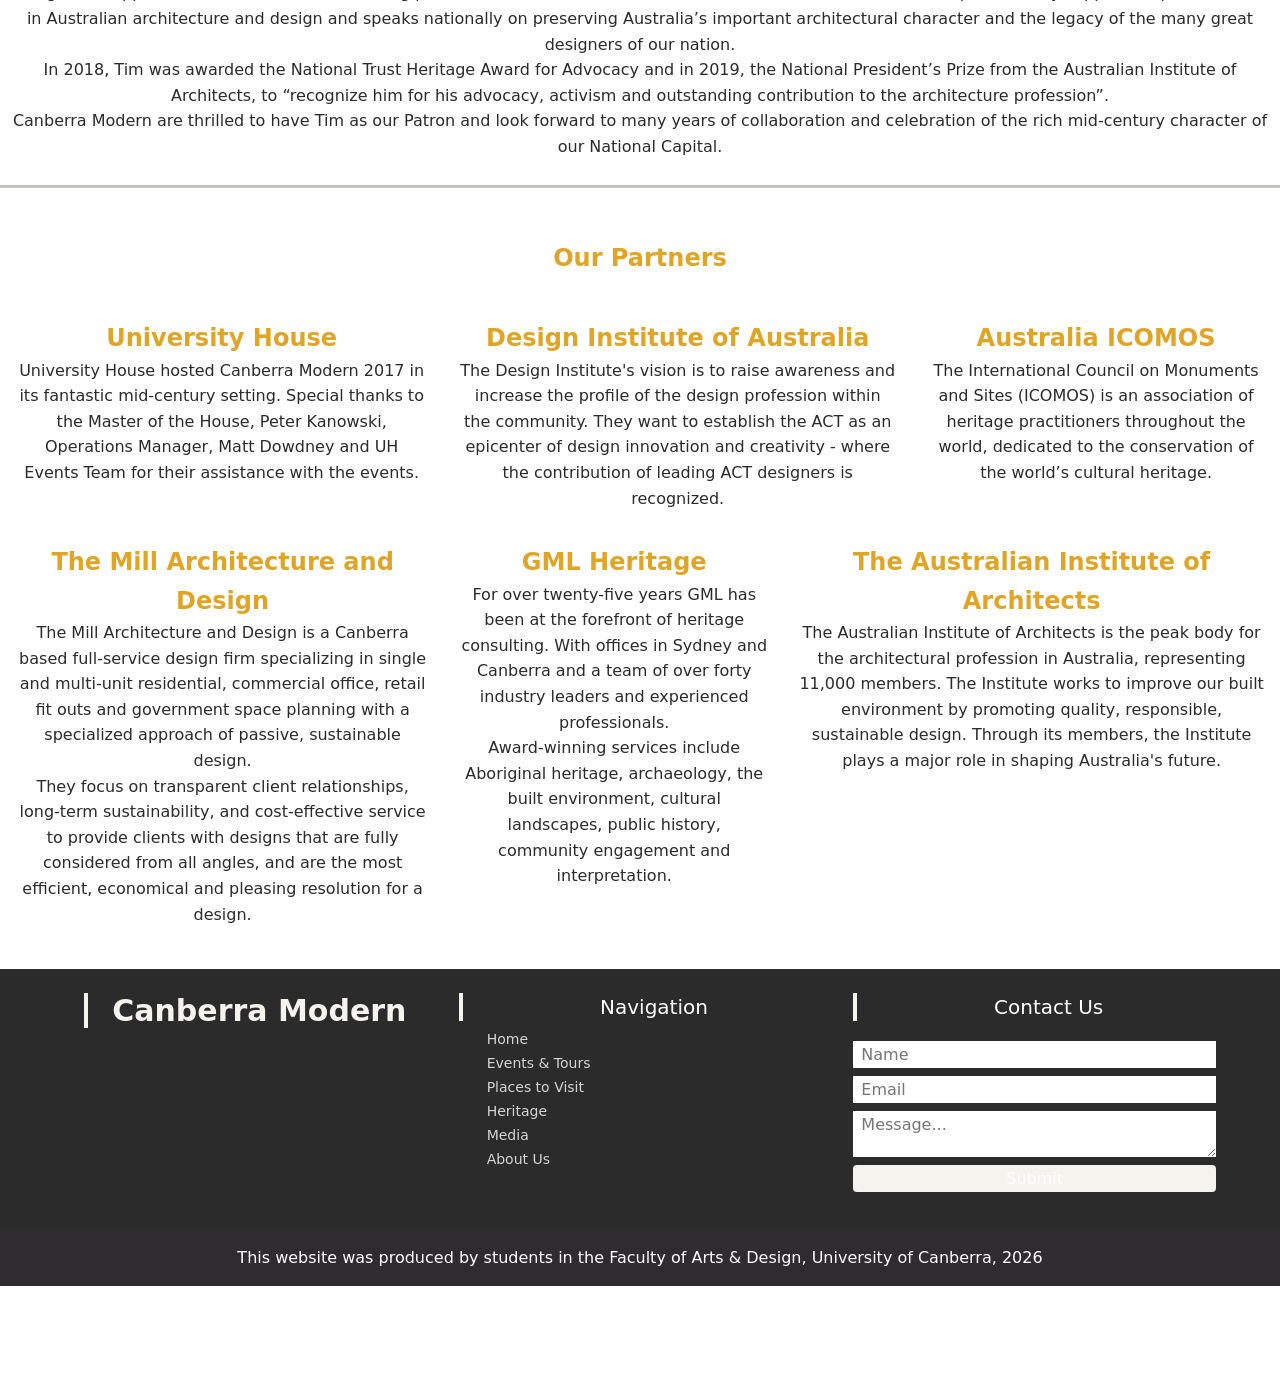
==== commit a5d7b044: "Update AboutUs.html" ====
--- a/AboutUs.html
+++ b/AboutUs.html
@@ -117,6 +117,7 @@
       <div class="container">
         <h2>Edwina Jans</h2>
         <p>Edwina Jans is an archaeologist, museums and cultural heritage expert who works with GML Heritage. Edwina specializes in education, communication and innovative engagement for heritage places.  </p><br>
+      <br>
       </div>
     </div>
   </div>
--- a/assets/css/styles.css
+++ b/assets/css/styles.css
@@ -253,7 +253,7 @@
 
 
 body2 {
-	text-align: left;
+	text-align: center;
 	font-family: 'Fira Sans', sans-serif;
   padding: 50px;
 }
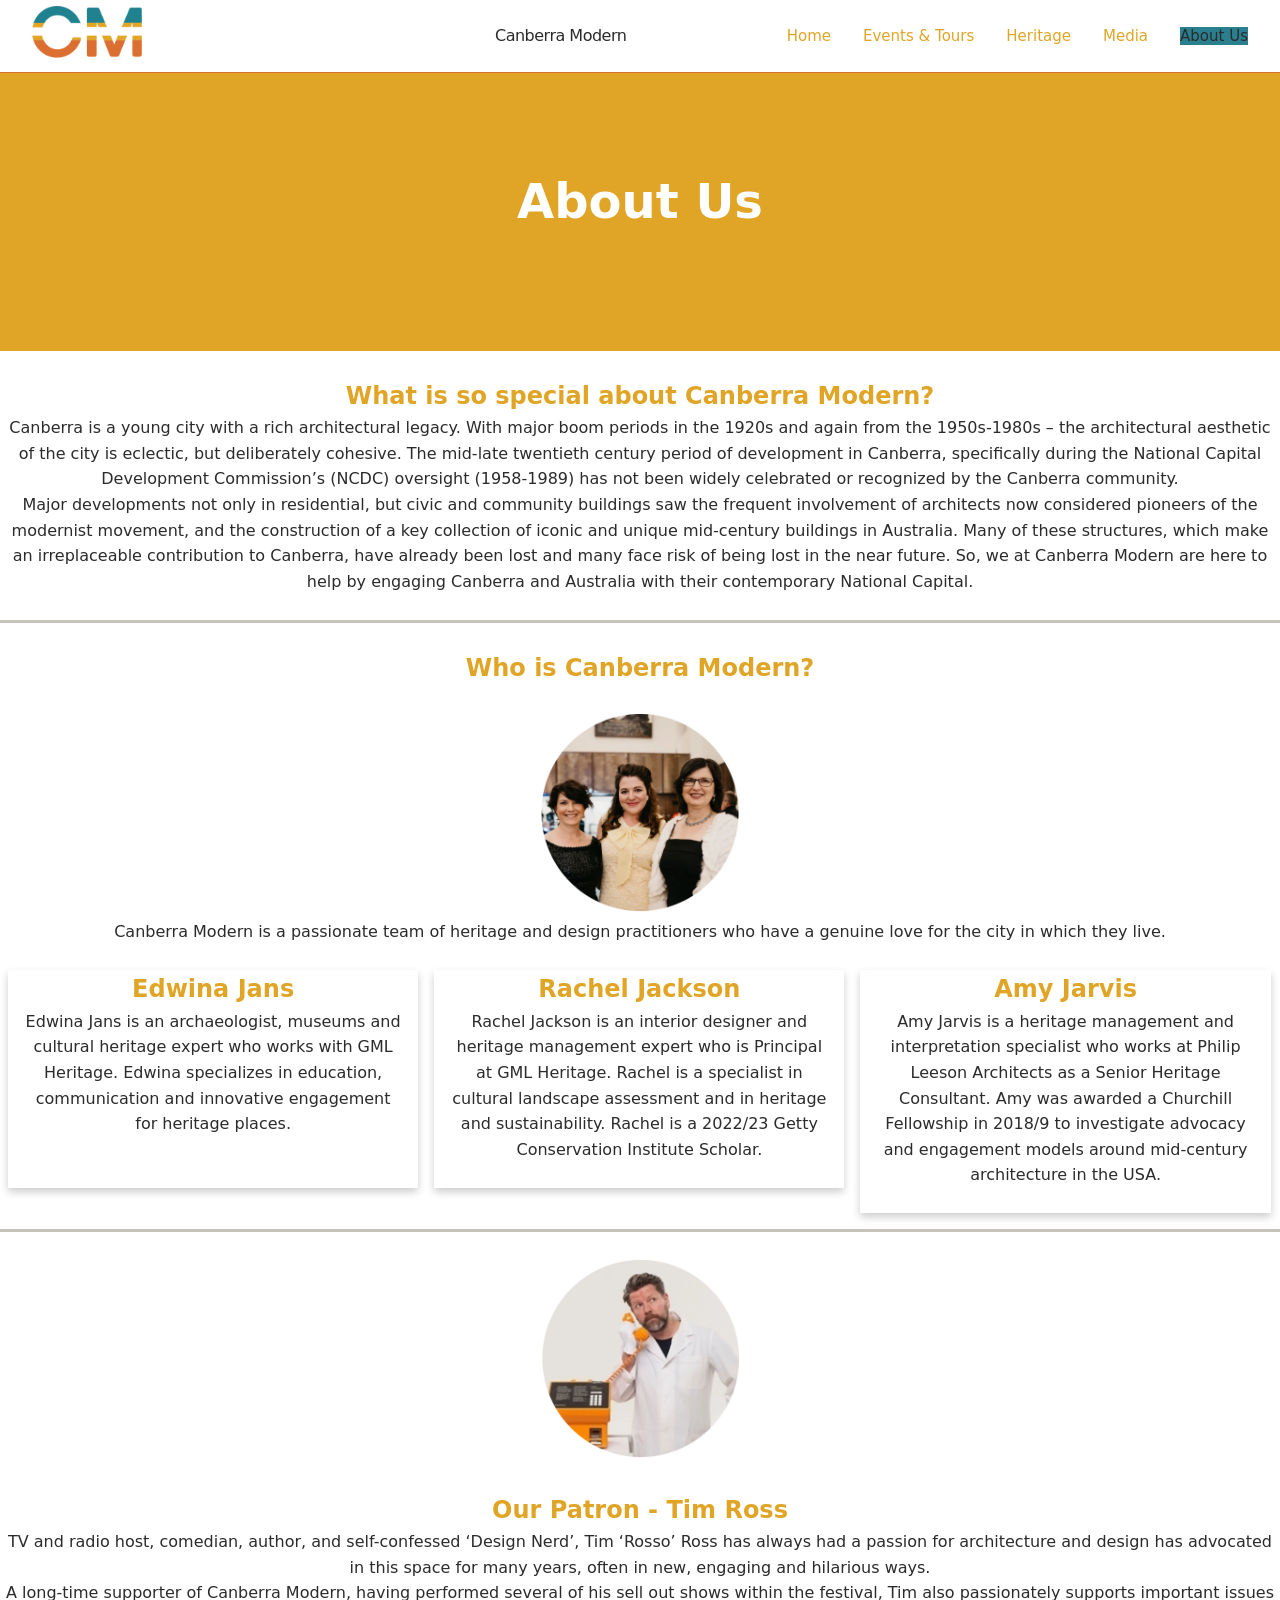
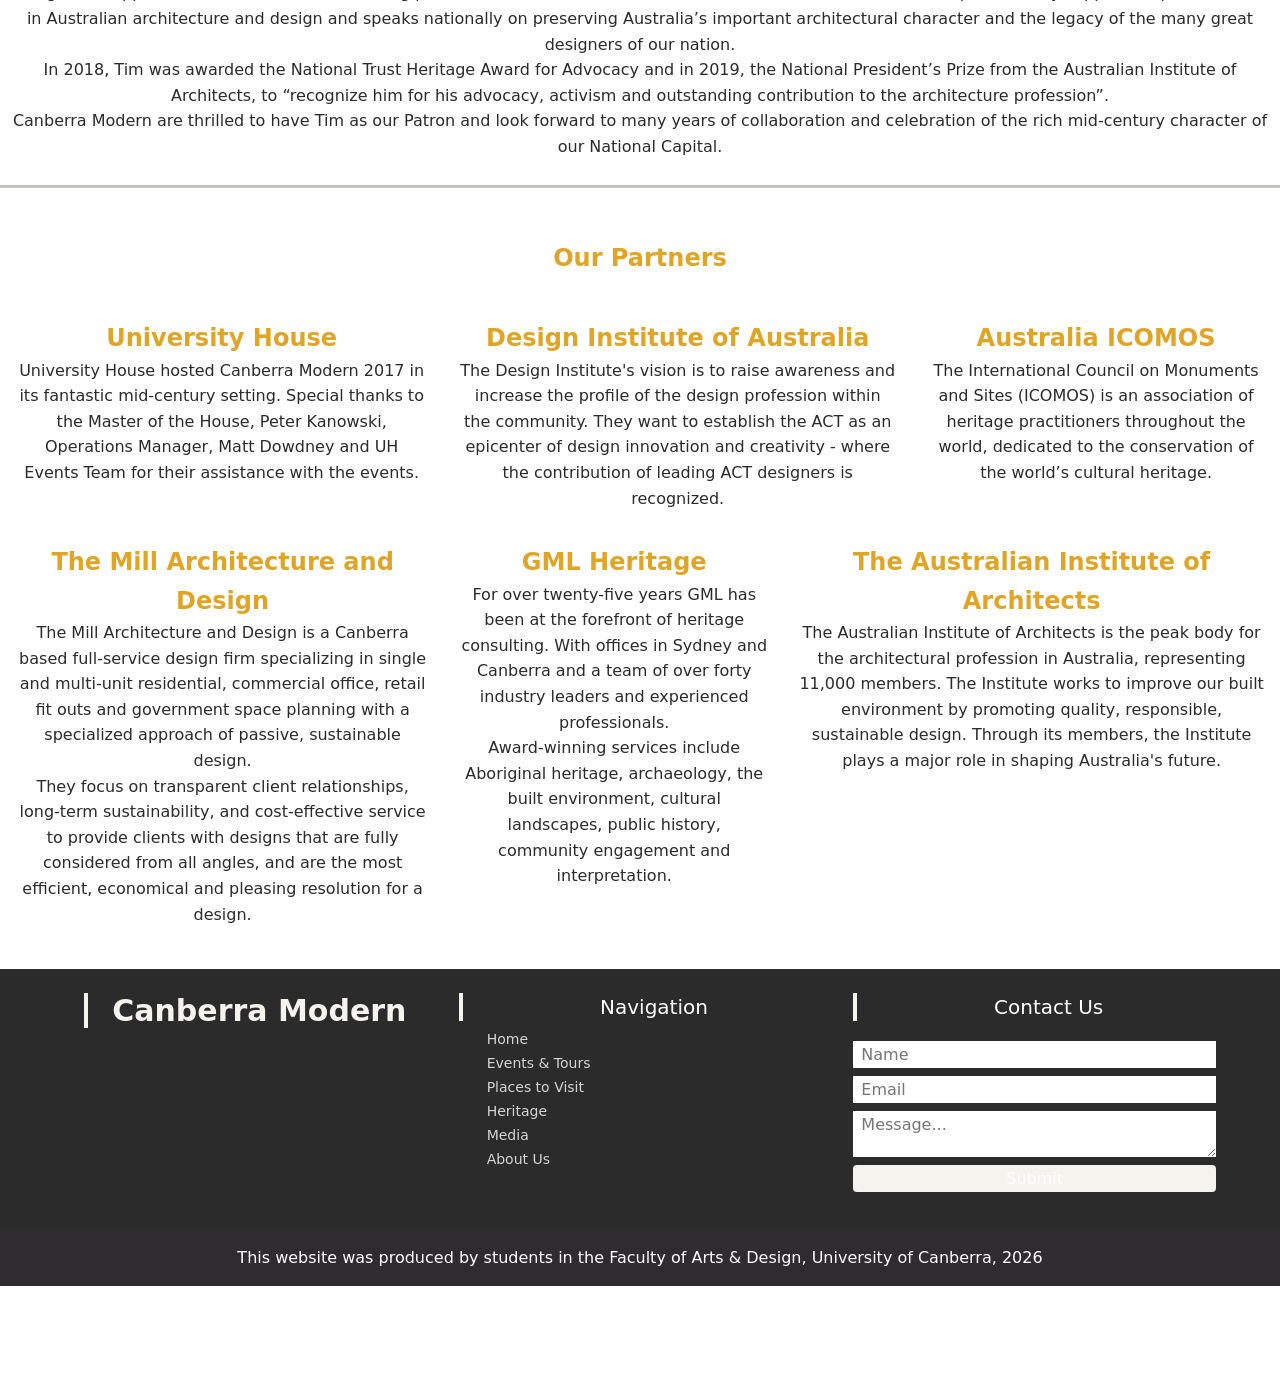
==== commit 6dbfc4a5: "Update AboutUs.html" ====
--- a/AboutUs.html
+++ b/AboutUs.html
@@ -28,13 +28,13 @@
   >
 <body>
 </body>
-<nav class="navbar" id="navbar">
+  <nav class="navbar" id="navbar">
   <div class="nav-container">
-    <a href="#" class="nav-logo">
-      <svg class="logo-icon" viewBox="0 0 24 24" 
-
-           
-      </svg>
+      <a href="index.html">
+    <img src="assets/images/CM logo.png" alt="My Logo" width="110.4" height="51.6">
+</a>    
+          <svg class="logo-icon" viewBox="0 0 24 24" </svg>
+        <a href="#" class="nav-logo">
       <span class="logo-text">Canberra Modern</span>
     </a>
 
--- a/assets/css/styles.css
+++ b/assets/css/styles.css
@@ -1,3 +1,10 @@
+
+    header img {
+        display: block;
+        margin: 20px auto; /* center the logo */
+    }
+
+
 * {
   margin: 0;
   padding: 0;
